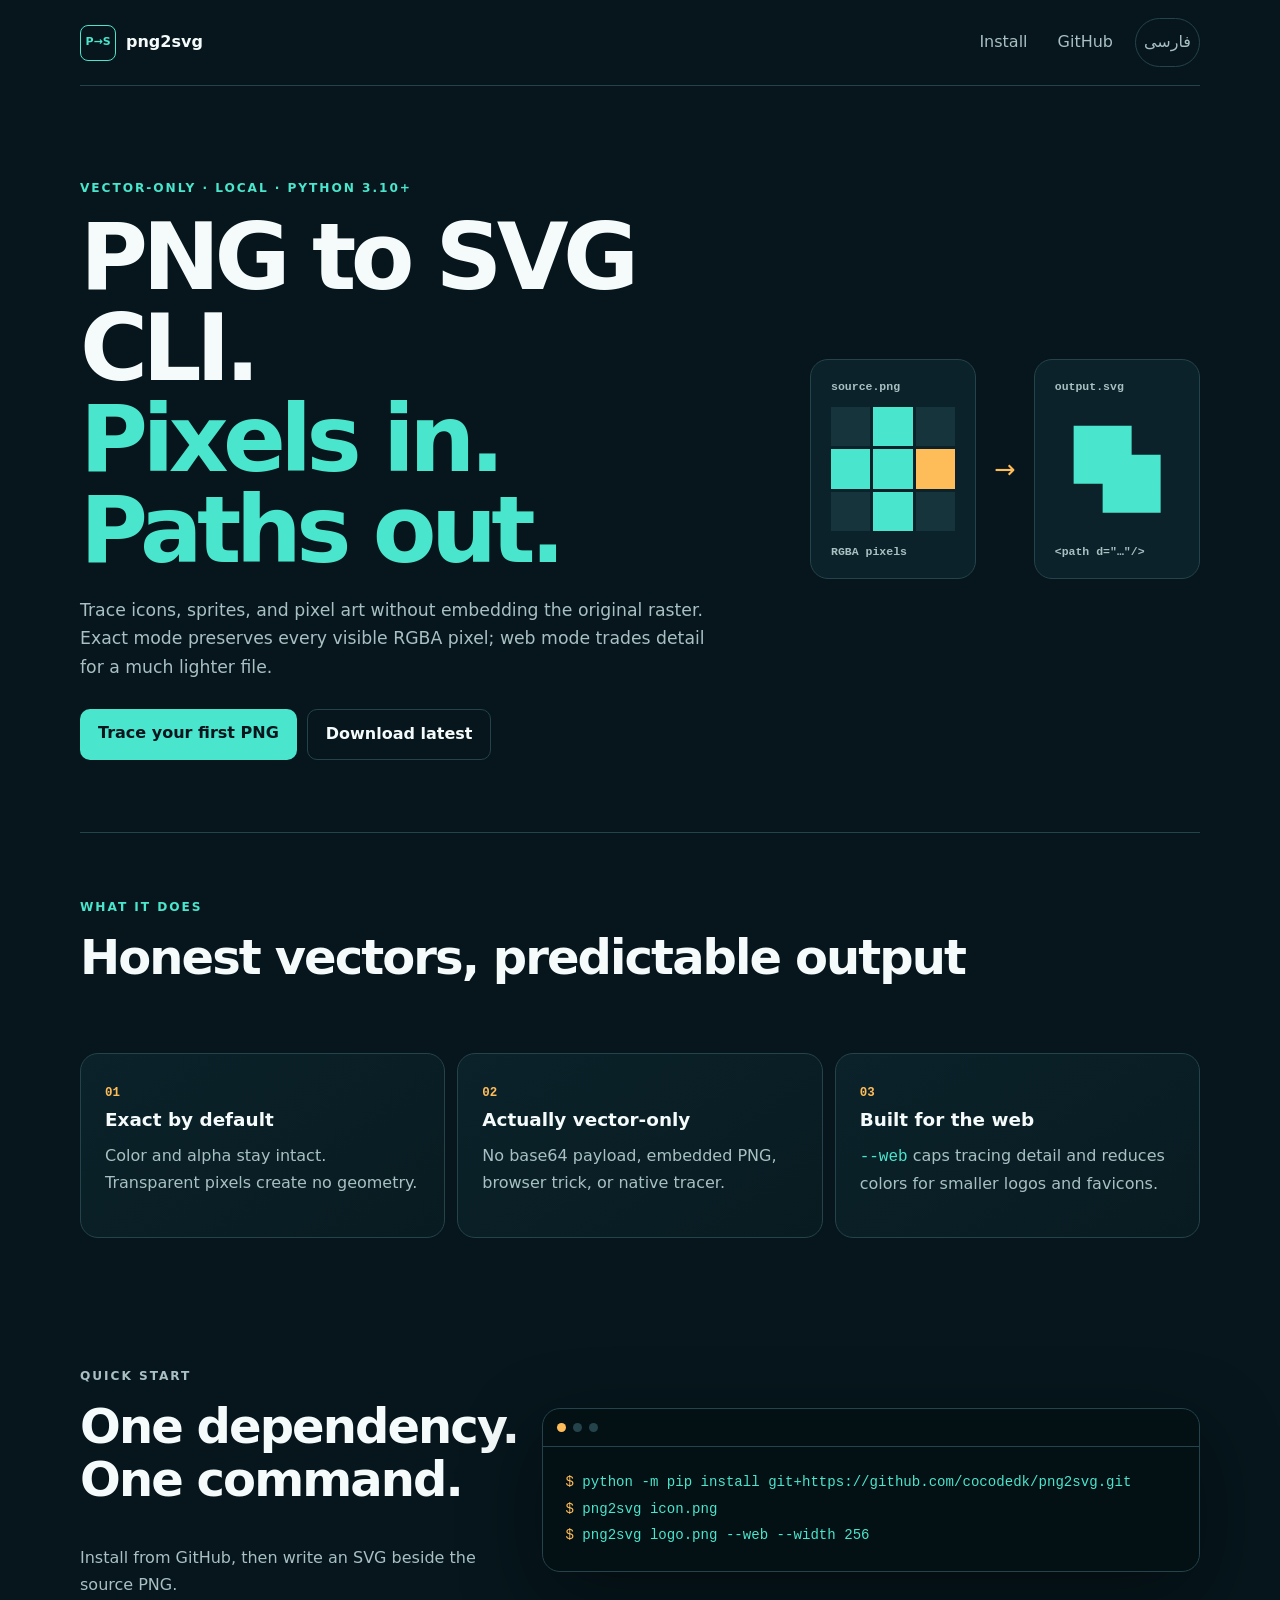
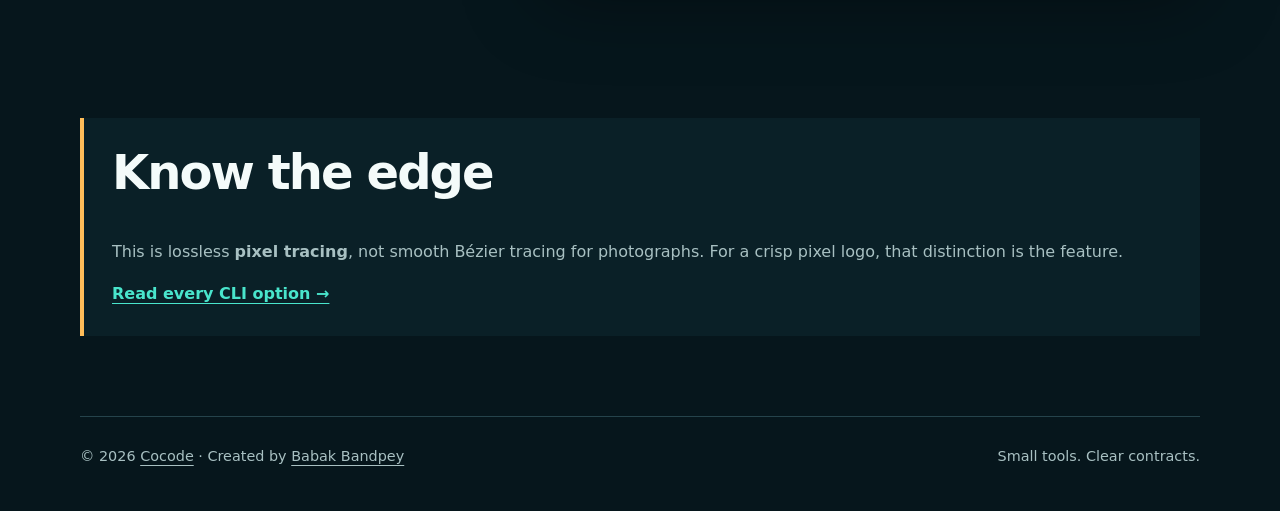
==== website/index.html @ 6e23298f "Add Pages SEO and release automation" ====
<!doctype html>
<html lang="en">
<head>
  <meta charset="utf-8">
  <meta name="viewport" content="width=device-width, initial-scale=1">
  <title>PNG to SVG CLI — Lossless Pixel Tracing Tool · png2svg</title>
  <meta name="description" content="Convert PNG pixels into vector-only SVG paths with a lossless Python CLI for icons, sprites, and pixel art. Install png2svg and trace your first image.">
  <meta name="robots" content="index, follow">
  <link rel="canonical" href="https://cocodedk.github.io/png2svg/">
  <link rel="alternate" hreflang="en" href="https://cocodedk.github.io/png2svg/">
  <link rel="alternate" hreflang="fa" href="https://cocodedk.github.io/png2svg/fa/">
  <link rel="alternate" hreflang="x-default" href="https://cocodedk.github.io/png2svg/">
  <link rel="icon" type="image/svg+xml" href="favicon.svg">
  <link rel="stylesheet" href="styles.css">
  <meta property="og:type" content="website">
  <meta property="og:site_name" content="png2svg">
  <meta property="og:title" content="png2svg — PNG pixels in, SVG paths out">
  <meta property="og:description" content="A lossless Python CLI for converting icons, sprites, and pixel art into vector-only SVG paths.">
  <meta property="og:url" content="https://cocodedk.github.io/png2svg/">
  <meta property="og:image" content="https://cocodedk.github.io/png2svg/og.png">
  <meta property="og:image:width" content="1200">
  <meta property="og:image:height" content="630">
  <meta property="og:image:alt" content="A pixel grid transforming into compact SVG path geometry">
  <meta property="og:locale" content="en_US">
  <meta property="og:locale:alternate" content="fa_IR">
  <meta name="twitter:card" content="summary_large_image">
  <meta name="twitter:title" content="png2svg — PNG pixels in, SVG paths out">
  <meta name="twitter:description" content="Lossless pixel tracing for icons, sprites, and pixel art.">
  <meta name="twitter:image" content="https://cocodedk.github.io/png2svg/og.png">
  <meta name="twitter:image:alt" content="A pixel grid transforming into compact SVG path geometry">
  <!-- SEO: primary="PNG to SVG CLI"; secondary="pixel art to SVG, icon tracing"; intent="informational, install". -->
  <script type="application/ld+json">
  {
    "@context": "https://schema.org",
    "@type": "SoftwareApplication",
    "name": "png2svg",
    "description": "A Python CLI that converts visible PNG pixels into vector-only SVG paths.",
    "url": "https://cocodedk.github.io/png2svg/",
    "downloadUrl": "https://github.com/cocodedk/png2svg/releases/latest/download/png2svg-cli-dist.zip",
    "codeRepository": "https://github.com/cocodedk/png2svg",
    "applicationCategory": "DeveloperApplication",
    "operatingSystem": "Linux, macOS, Windows",
    "inLanguage": "en",
    "offers": {"@type": "Offer", "price": "0", "priceCurrency": "USD"},
    "author": {
      "@type": "Person",
      "name": "Babak Bandpey",
      "url": "https://cocode.dk",
      "sameAs": ["https://linkedin.com/in/babakbandpey", "https://github.com/cocodedk"]
    }
  }
  </script>
</head>
<body>
  <header class="site-header">
    <a class="brand" href="./" aria-label="png2svg home"><span class="brand-mark">P→S</span>png2svg</a>
    <nav aria-label="Primary navigation">
      <a href="#install">Install</a>
      <a href="https://github.com/cocodedk/png2svg">GitHub</a>
      <a class="language" href="fa/" lang="fa" hreflang="fa">فارسی</a>
    </nav>
  </header>
  <main>
    <section class="hero">
      <div class="hero-copy">
        <p class="eyebrow">VECTOR-ONLY · LOCAL · PYTHON 3.10+</p>
        <h1>PNG to SVG CLI.<br><span>Pixels in. Paths out.</span></h1>
        <p class="lead">Trace icons, sprites, and pixel art without embedding the original raster. Exact mode preserves every visible RGBA pixel; web mode trades detail for a much lighter file.</p>
        <div class="actions">
          <a class="button primary" href="#install">Trace your first PNG</a>
          <a class="button secondary" href="https://github.com/cocodedk/png2svg/releases/latest/download/png2svg-cli-dist.zip">Download latest</a>
        </div>
      </div>
      <div class="transform" role="img" aria-label="A pixel grid becomes SVG path commands">
        <div class="pixel-card">
          <span class="label">source.png</span>
          <div class="pixels" aria-hidden="true">
            <i></i><i></i><i></i><i></i><i></i><i></i><i></i><i></i><i></i>
          </div>
          <small>RGBA pixels</small>
        </div>
        <span class="arrow" aria-hidden="true">→</span>
        <div class="path-card">
          <span class="label">output.svg</span>
          <svg viewBox="0 0 120 120" aria-hidden="true"><path d="M18 18h56v28h28v56H46V74H18z"/></svg>
          <small>&lt;path d="…"/&gt;</small>
        </div>
      </div>
    </section>
    <section class="feature-grid" aria-labelledby="why-title">
      <div class="section-heading"><p class="eyebrow">WHAT IT DOES</p><h2 id="why-title">Honest vectors, predictable output</h2></div>
      <article><b>01</b><h3>Exact by default</h3><p>Color and alpha stay intact. Transparent pixels create no geometry.</p></article>
      <article><b>02</b><h3>Actually vector-only</h3><p>No base64 payload, embedded PNG, browser trick, or native tracer.</p></article>
      <article><b>03</b><h3>Built for the web</h3><p><code>--web</code> caps tracing detail and reduces colors for smaller logos and favicons.</p></article>
    </section>
    <section class="terminal-section" id="install">
      <div><p class="eyebrow">QUICK START</p><h2>One dependency. One command.</h2><p>Install from GitHub, then write an SVG beside the source PNG.</p></div>
      <div class="terminal" aria-label="Installation commands"><div class="terminal-bar"><span></span><span></span><span></span></div><pre><code><em>$</em> python -m pip install git+https://github.com/cocodedk/png2svg.git
<em>$</em> png2svg icon.png
<em>$</em> png2svg logo.png --web --width 256</code></pre></div>
    </section>
    <section class="note">
      <h2>Know the edge</h2>
      <p>This is lossless <strong>pixel tracing</strong>, not smooth Bézier tracing for photographs. For a crisp pixel logo, that distinction is the feature.</p>
      <a href="https://github.com/cocodedk/png2svg#use">Read every CLI option →</a>
    </section>
  </main>
  <footer><p>© 2026 <a href="https://cocode.dk" target="_blank" rel="noreferrer">Cocode</a> · Created by <a href="https://linkedin.com/in/babakbandpey" target="_blank" rel="noreferrer">Babak Bandpey</a></p><p>Small tools. Clear contracts.</p></footer>
</body>
</html>
---- website/styles.css ----
:root {
  --ink: #06161c;
  --panel: #0b222a;
  --line: #25434b;
  --text: #f4fbfa;
  --muted: #a8c0c2;
  --cyan: #49e5cc;
  --amber: #ffbd59;
  --radius: 18px;
  color-scheme: dark;
  font-family: Inter, ui-sans-serif, system-ui, sans-serif;
}
* { box-sizing: border-box; }
html { scroll-behavior: smooth; }
body {
  margin: 0;
  min-width: 320px;
  background: var(--ink);
  color: var(--text);
  font-size: 16px;
  line-height: 1.65;
}
a { color: inherit; text-underline-offset: 4px; }
.site-header, main, footer { width: min(1120px, calc(100% - 32px)); margin-inline: auto; }
.site-header {
  min-height: 76px;
  display: flex;
  align-items: center;
  justify-content: space-between;
  gap: 12px;
  border-bottom: 1px solid var(--line);
}
.brand { display: flex; align-items: center; gap: 10px; font-weight: 800; text-decoration: none; }
.brand-mark {
  display: grid;
  place-items: center;
  width: 36px;
  height: 36px;
  border: 1px solid var(--cyan);
  border-radius: 8px;
  color: var(--cyan);
  font-size: 11px;
}
nav { display: flex; align-items: center; gap: 4px; }
nav a { min-height: 44px; padding: 10px 8px; color: var(--muted); text-decoration: none; }
nav a:not(.language):first-child { display: none; }
.language { border: 1px solid var(--line); border-radius: 999px; }
.hero { display: grid; gap: 42px; padding: 68px 0 72px; }
.eyebrow { margin: 0 0 14px; color: var(--cyan); font-size: .76rem; font-weight: 800; letter-spacing: .16em; text-transform: uppercase; }
h1, h2, h3, p { margin-top: 0; }
h1 { max-width: 760px; margin-bottom: 20px; font-size: clamp(2.8rem, 13vw, 5.8rem); line-height: .98; letter-spacing: -.06em; }
h1 span { color: var(--cyan); }
h2 { font-size: clamp(1.85rem, 7vw, 3rem); line-height: 1.1; letter-spacing: -.04em; }
h3 { margin-bottom: 8px; font-size: 1.15rem; }
.lead { max-width: 680px; color: var(--muted); font-size: 1.08rem; }
.actions { display: flex; flex-wrap: wrap; gap: 10px; margin-top: 28px; }
.button { min-height: 48px; padding: 11px 18px; border-radius: 10px; font-weight: 750; text-decoration: none; }
.primary { background: var(--cyan); color: var(--ink); }
.secondary { border: 1px solid var(--line); }
.transform { display: grid; grid-template-columns: 1fr auto 1fr; align-items: center; gap: 10px; }
.pixel-card, .path-card { min-width: 0; padding: 14px; border: 1px solid var(--line); border-radius: var(--radius); background: var(--panel); }
.label, small { display: block; color: var(--muted); font: 600 .72rem ui-monospace, monospace; }
.pixels { display: grid; grid-template-columns: repeat(3, 1fr); aspect-ratio: 1; margin: 14px 0; gap: 3px; }
.pixels i { background: #16343c; }
.pixels i:nth-child(2), .pixels i:nth-child(4), .pixels i:nth-child(5), .pixels i:nth-child(8) { background: var(--cyan); }
.pixels i:nth-child(6) { background: var(--amber); }
.path-card svg { display: block; width: 100%; margin: 14px 0; fill: var(--cyan); }
.arrow { color: var(--amber); font-size: 1.6rem; }
.feature-grid { display: grid; gap: 12px; padding: 64px 0; border-top: 1px solid var(--line); }
.section-heading { margin-bottom: 18px; }
.feature-grid article { padding: 24px; border: 1px solid var(--line); border-radius: var(--radius); background: linear-gradient(145deg, #0b222a, #081b21); }
.feature-grid article b { color: var(--amber); font: 700 .78rem ui-monospace, monospace; }
.feature-grid article p, .terminal-section p, .note p { color: var(--muted); }
code, pre { font-family: ui-monospace, SFMono-Regular, Consolas, monospace; }
code { color: var(--cyan); }
.terminal-section { display: grid; gap: 24px; padding: 64px 0; }
.terminal { max-width: 100%; overflow: hidden; border: 1px solid var(--line); border-radius: var(--radius); background: #031014; box-shadow: 0 26px 80px #0006; }
.terminal-bar { display: flex; gap: 7px; padding: 14px; border-bottom: 1px solid var(--line); }
.terminal-bar span { width: 9px; height: 9px; border-radius: 50%; background: var(--line); }
.terminal-bar span:first-child { background: var(--amber); }
pre { margin: 0; padding: 22px; overflow-x: auto; color: var(--text); font-size: .8rem; line-height: 1.9; direction: ltr; text-align: left; }
pre em { color: var(--amber); font-style: normal; }
.note { margin: 40px 0 80px; padding: 28px; border-inline-start: 4px solid var(--amber); background: #0a2027; }
.note a { color: var(--cyan); font-weight: 700; }
footer { display: flex; flex-direction: column; padding: 28px 0 40px; border-top: 1px solid var(--line); color: var(--muted); font-size: .9rem; }
footer p { margin-bottom: 4px; }
[dir="rtl"] body { font-family: Vazirmatn, Tahoma, sans-serif; }
[dir="rtl"] .eyebrow { letter-spacing: 0; }
[dir="rtl"] h1 { font-size: clamp(2.4rem, 10.5vw, 5rem); letter-spacing: -.025em; }
[dir="rtl"] h2 { letter-spacing: -.025em; }
[dir="rtl"] .arrow { transform: rotate(180deg); }
@media (min-width: 640px) {
  .site-header, main, footer { width: min(1120px, calc(100% - 64px)); }
  nav { gap: 14px; }
  nav a:not(.language):first-child { display: block; }
  .hero { padding-top: 92px; }
  .feature-grid { grid-template-columns: repeat(3, 1fr); }
  .section-heading { grid-column: 1 / -1; }
  footer { flex-direction: row; justify-content: space-between; }
}
@media (min-width: 768px) {
  .hero { grid-template-columns: 1.25fr .75fr; align-items: center; min-height: 690px; }
  .terminal-section { grid-template-columns: .8fr 1.2fr; align-items: center; }
  pre { font-size: .88rem; }
}
@media (min-width: 1024px) {
  .site-header { min-height: 86px; }
  .hero { gap: 80px; }
  .transform { gap: 18px; }
  .pixel-card, .path-card { padding: 20px; }
}
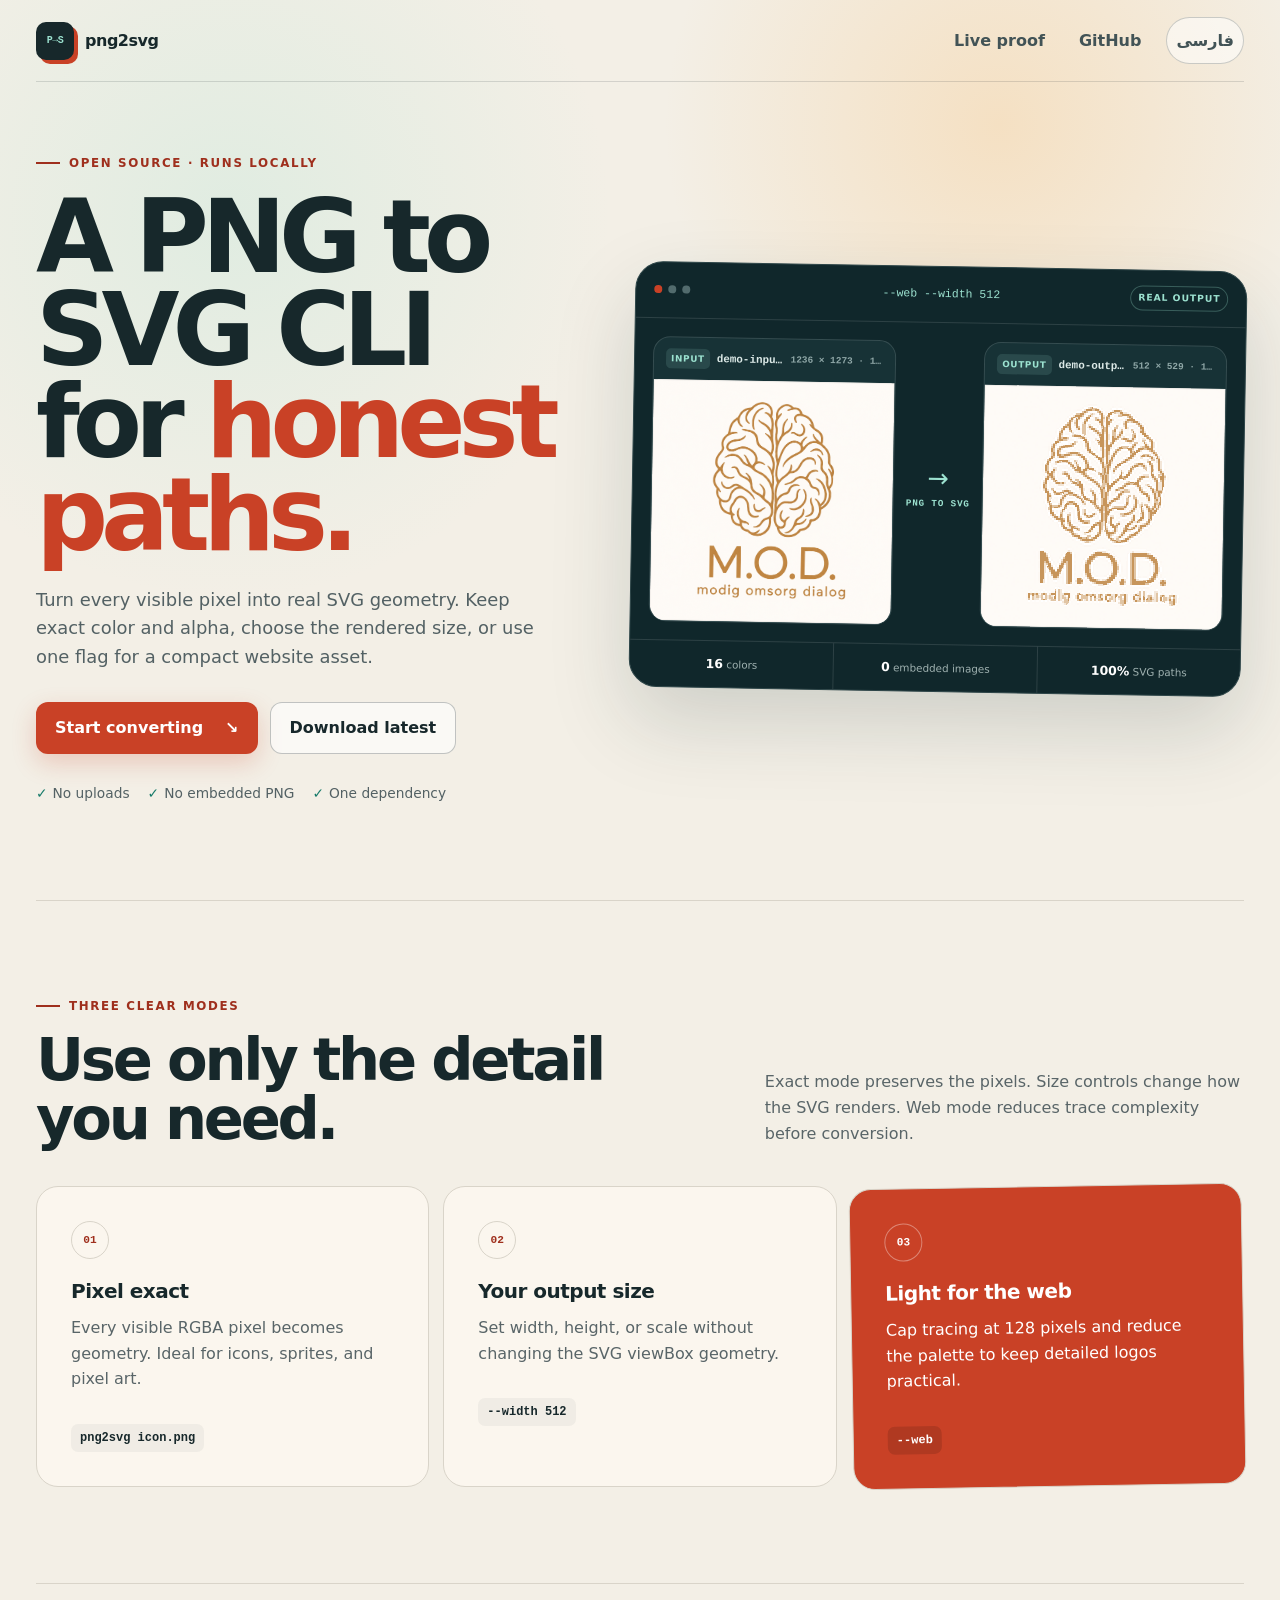
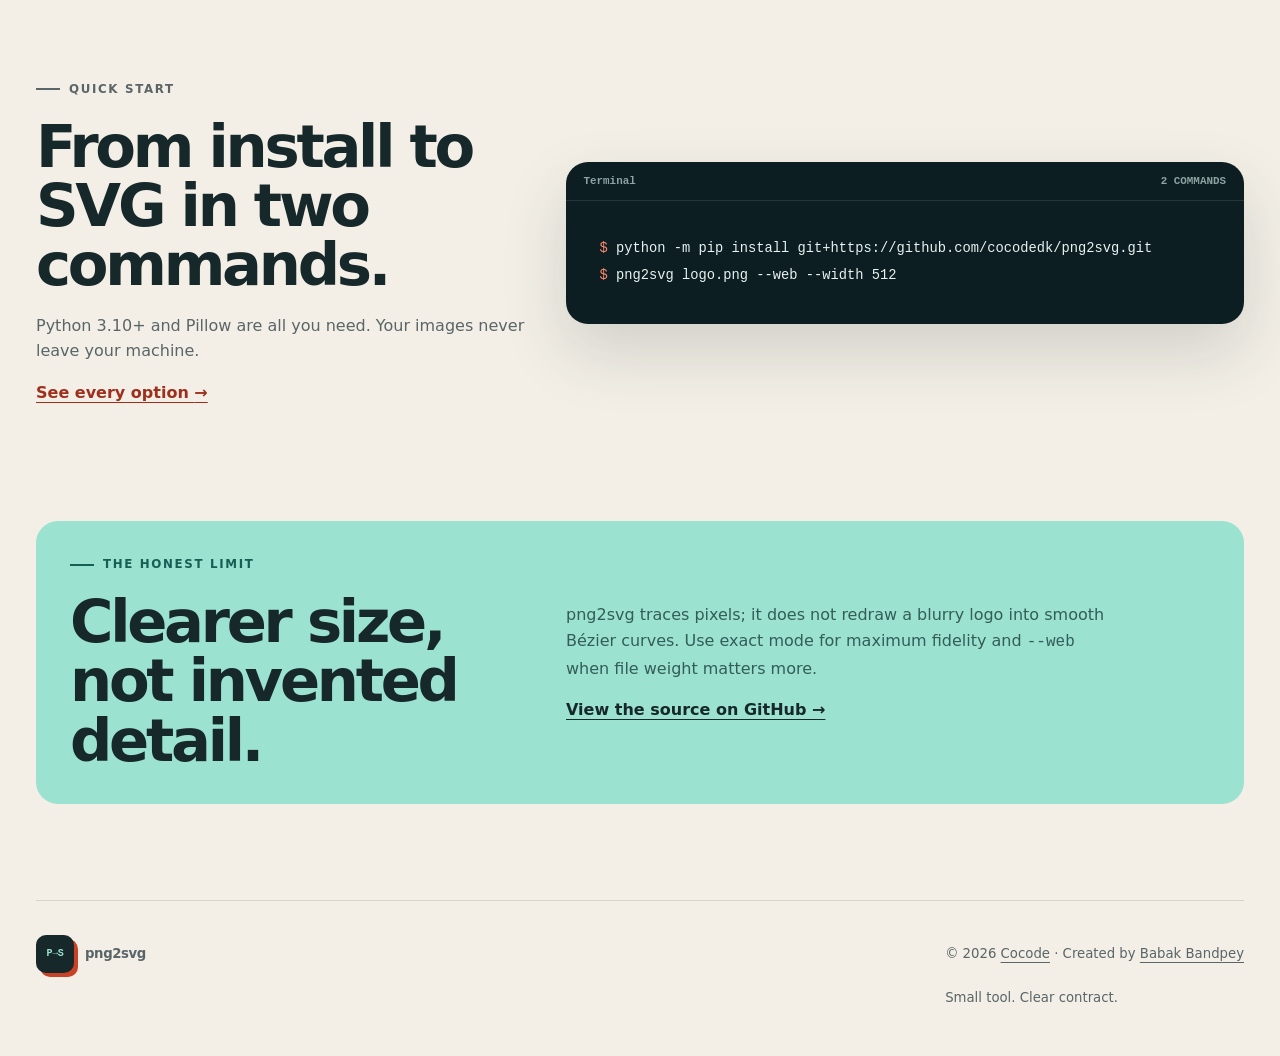
==== commit c7fea941: "Redesign bilingual Pages with real conversion demo" ====
--- a/website/index.html
+++ b/website/index.html
@@ -53,58 +53,58 @@
 </head>
 <body>
   <header class="site-header">
-    <a class="brand" href="./" aria-label="png2svg home"><span class="brand-mark">P→S</span>png2svg</a>
+    <a class="brand" href="./" aria-label="png2svg home"><span class="brand-mark" aria-hidden="true">P→S</span><span>png2svg</span></a>
     <nav aria-label="Primary navigation">
-      <a href="#install">Install</a>
+      <a href="#proof">Live proof</a>
       <a href="https://github.com/cocodedk/png2svg">GitHub</a>
       <a class="language" href="fa/" lang="fa" hreflang="fa">فارسی</a>
     </nav>
   </header>
   <main>
-    <section class="hero">
+    <section class="hero" id="proof">
       <div class="hero-copy">
-        <p class="eyebrow">VECTOR-ONLY · LOCAL · PYTHON 3.10+</p>
-        <h1>PNG to SVG CLI.<br><span>Pixels in. Paths out.</span></h1>
-        <p class="lead">Trace icons, sprites, and pixel art without embedding the original raster. Exact mode preserves every visible RGBA pixel; web mode trades detail for a much lighter file.</p>
+        <p class="eyebrow"><span></span>OPEN SOURCE · RUNS LOCALLY</p>
+        <h1>A PNG to SVG CLI for <em>honest paths.</em></h1>
+        <p class="lead">Turn every visible pixel into real SVG geometry. Keep exact color and alpha, choose the rendered size, or use one flag for a compact website asset.</p>
         <div class="actions">
-          <a class="button primary" href="#install">Trace your first PNG</a>
+          <a class="button primary" href="#install">Start converting <span aria-hidden="true">↘</span></a>
           <a class="button secondary" href="https://github.com/cocodedk/png2svg/releases/latest/download/png2svg-cli-dist.zip">Download latest</a>
         </div>
+        <ul class="trust" aria-label="Product properties">
+          <li><span>✓</span>No uploads</li><li><span>✓</span>No embedded PNG</li><li><span>✓</span>One dependency</li>
+        </ul>
       </div>
-      <div class="transform" role="img" aria-label="A pixel grid becomes SVG path commands">
-        <div class="pixel-card">
-          <span class="label">source.png</span>
-          <div class="pixels" aria-hidden="true">
-            <i></i><i></i><i></i><i></i><i></i><i></i><i></i><i></i><i></i>
-          </div>
-          <small>RGBA pixels</small>
+      <div class="demo-shell">
+        <div class="demo-bar"><span class="window-dots" aria-hidden="true"><i></i><i></i><i></i></span><code class="cli-token">--web --width 512</code><span class="real-badge">REAL OUTPUT</span></div>
+        <div class="comparison" dir="ltr">
+          <figure class="asset-card">
+            <figcaption><span><b class="proof-number">INPUT</b><strong>demo-input.png</strong></span><small>1236 × 1273 · 1.1 MB</small></figcaption>
+            <div class="artboard"><img src="demo-input.png" width="1236" height="1273" alt="Original gold M.O.D. brain logo in PNG format"></div>
+          </figure>
+          <div class="flow" aria-label="converts to"><span>→</span><small>PNG TO SVG</small></div>
+          <figure class="asset-card output-card">
+            <figcaption><span><b class="proof-number">OUTPUT</b><strong>demo-output.svg</strong></span><small>512 × 529 · 135 KB</small></figcaption>
+            <div class="artboard"><img src="demo-output.svg" width="512" height="529" alt="The same gold M.O.D. brain logo as vector-only SVG paths"></div>
+          </figure>
         </div>
-        <span class="arrow" aria-hidden="true">→</span>
-        <div class="path-card">
-          <span class="label">output.svg</span>
-          <svg viewBox="0 0 120 120" aria-hidden="true"><path d="M18 18h56v28h28v56H46V74H18z"/></svg>
-          <small>&lt;path d="…"/&gt;</small>
-        </div>
+        <div class="proof-strip"><span><b class="proof-number">16</b> colors</span><span><b class="proof-number">0</b> embedded images</span><span><b class="proof-number">100%</b> SVG paths</span></div>
       </div>
     </section>
-    <section class="feature-grid" aria-labelledby="why-title">
-      <div class="section-heading"><p class="eyebrow">WHAT IT DOES</p><h2 id="why-title">Honest vectors, predictable output</h2></div>
-      <article><b>01</b><h3>Exact by default</h3><p>Color and alpha stay intact. Transparent pixels create no geometry.</p></article>
-      <article><b>02</b><h3>Actually vector-only</h3><p>No base64 payload, embedded PNG, browser trick, or native tracer.</p></article>
-      <article><b>03</b><h3>Built for the web</h3><p><code>--web</code> caps tracing detail and reduces colors for smaller logos and favicons.</p></article>
+    <section class="feature-section" aria-labelledby="why-title">
+      <div class="section-intro"><p class="eyebrow"><span></span>THREE CLEAR MODES</p><h2 id="why-title">Use only the detail you need.</h2><p>Exact mode preserves the pixels. Size controls change how the SVG renders. Web mode reduces trace complexity before conversion.</p></div>
+      <div class="feature-grid">
+        <article><span class="feature-icon">01</span><h3>Pixel exact</h3><p>Every visible RGBA pixel becomes geometry. Ideal for icons, sprites, and pixel art.</p><code class="cli-token">png2svg icon.png</code></article>
+        <article><span class="feature-icon">02</span><h3>Your output size</h3><p>Set width, height, or scale without changing the SVG viewBox geometry.</p><code class="cli-token">--width 512</code></article>
+        <article class="accent-card"><span class="feature-icon">03</span><h3>Light for the web</h3><p>Cap tracing at 128 pixels and reduce the palette to keep detailed logos practical.</p><code class="cli-token">--web</code></article>
+      </div>
     </section>
     <section class="terminal-section" id="install">
-      <div><p class="eyebrow">QUICK START</p><h2>One dependency. One command.</h2><p>Install from GitHub, then write an SVG beside the source PNG.</p></div>
-      <div class="terminal" aria-label="Installation commands"><div class="terminal-bar"><span></span><span></span><span></span></div><pre><code><em>$</em> python -m pip install git+https://github.com/cocodedk/png2svg.git
-<em>$</em> png2svg icon.png
-<em>$</em> png2svg logo.png --web --width 256</code></pre></div>
+      <div class="terminal-copy"><p class="eyebrow"><span></span>QUICK START</p><h2>From install to SVG in two commands.</h2><p>Python 3.10+ and Pillow are all you need. Your images never leave your machine.</p><a href="https://github.com/cocodedk/png2svg#use">See every option <span aria-hidden="true">→</span></a></div>
+      <div class="terminal" aria-label="Installation commands"><div class="terminal-bar"><span>Terminal</span><span>2 COMMANDS</span></div><pre><code class="cli-token"><em>$</em> python -m pip install git+https://github.com/cocodedk/png2svg.git
+<em>$</em> png2svg logo.png --web --width 512</code></pre></div>
     </section>
-    <section class="note">
-      <h2>Know the edge</h2>
-      <p>This is lossless <strong>pixel tracing</strong>, not smooth Bézier tracing for photographs. For a crisp pixel logo, that distinction is the feature.</p>
-      <a href="https://github.com/cocodedk/png2svg#use">Read every CLI option →</a>
-    </section>
+    <section class="note"><div><p class="eyebrow"><span></span>THE HONEST LIMIT</p><h2>Clearer size, not invented detail.</h2></div><div><p>png2svg traces pixels; it does not redraw a blurry logo into smooth Bézier curves. Use exact mode for maximum fidelity and <code class="cli-token">--web</code> when file weight matters more.</p><a href="https://github.com/cocodedk/png2svg">View the source on GitHub →</a></div></section>
   </main>
-  <footer><p>© 2026 <a href="https://cocode.dk" target="_blank" rel="noreferrer">Cocode</a> · Created by <a href="https://linkedin.com/in/babakbandpey" target="_blank" rel="noreferrer">Babak Bandpey</a></p><p>Small tools. Clear contracts.</p></footer>
+  <footer class="page-footer"><a class="brand" href="./"><span class="brand-mark" aria-hidden="true">P→S</span><span>png2svg</span></a><p>© 2026 <a href="https://cocode.dk" target="_blank" rel="noreferrer">Cocode</a> · Created by <a href="https://linkedin.com/in/babakbandpey" target="_blank" rel="noreferrer">Babak Bandpey</a></p><p class="footer-tagline">Small tool. Clear contract.</p></footer>
 </body>
 </html>
--- a/website/styles.css
+++ b/website/styles.css
@@ -1,111 +1,133 @@
 :root {
-  --ink: #06161c;
-  --panel: #0b222a;
-  --line: #25434b;
-  --text: #f4fbfa;
-  --muted: #a8c0c2;
-  --cyan: #49e5cc;
-  --amber: #ffbd59;
-  --radius: 18px;
-  color-scheme: dark;
+  --paper: #f3efe6;
+  --paper-strong: #fffdf8;
+  --ink: #17282b;
+  --muted: #596568;
+  --line: #d9d4c9;
+  --coral: #c94126;
+  --coral-dark: #9f2f1d;
+  --on-coral: #ffffff;
+  --note-ink: #155f54;
+  --mint: #9ce2d0;
+  --deep: #10272b;
+  --radius: 22px;
+  color-scheme: light;
   font-family: Inter, ui-sans-serif, system-ui, sans-serif;
 }
 * { box-sizing: border-box; }
 html { scroll-behavior: smooth; }
-body {
-  margin: 0;
-  min-width: 320px;
-  background: var(--ink);
-  color: var(--text);
-  font-size: 16px;
-  line-height: 1.65;
-}
+body { margin: 0; min-width: 320px; background: var(--paper); color: var(--ink); font-size: 16px; line-height: 1.6; }
+body::before { position: absolute; inset: 0 0 auto; height: 780px; background: radial-gradient(circle at 78% 16%, #f9bf744f, transparent 28%), radial-gradient(circle at 18% 28%, #9ce2d038, transparent 32%); content: ""; pointer-events: none; }
 a { color: inherit; text-underline-offset: 4px; }
-.site-header, main, footer { width: min(1120px, calc(100% - 32px)); margin-inline: auto; }
-.site-header {
-  min-height: 76px;
-  display: flex;
-  align-items: center;
-  justify-content: space-between;
-  gap: 12px;
-  border-bottom: 1px solid var(--line);
-}
-.brand { display: flex; align-items: center; gap: 10px; font-weight: 800; text-decoration: none; }
-.brand-mark {
-  display: grid;
-  place-items: center;
-  width: 36px;
-  height: 36px;
-  border: 1px solid var(--cyan);
-  border-radius: 8px;
-  color: var(--cyan);
-  font-size: 11px;
-}
-nav { display: flex; align-items: center; gap: 4px; }
-nav a { min-height: 44px; padding: 10px 8px; color: var(--muted); text-decoration: none; }
+.site-header, main, footer { position: relative; width: min(1240px, calc(100% - 36px)); margin-inline: auto; }
+.site-header { z-index: 2; min-height: 82px; display: flex; align-items: center; justify-content: space-between; gap: 16px; border-bottom: 1px solid #17282b25; }
+.brand { display: inline-flex; align-items: center; gap: 11px; font-weight: 850; letter-spacing: -.03em; text-decoration: none; }
+.brand-mark { display: grid; place-items: center; width: 38px; height: 38px; border-radius: 10px; background: var(--ink); color: var(--mint); font: 800 10px ui-monospace, monospace; box-shadow: 4px 4px 0 var(--coral); }
+nav { display: flex; align-items: center; gap: 8px; }
+nav a { min-height: 44px; padding: 10px 9px; color: #425356; font-weight: 650; text-decoration: none; }
 nav a:not(.language):first-child { display: none; }
-.language { border: 1px solid var(--line); border-radius: 999px; }
-.hero { display: grid; gap: 42px; padding: 68px 0 72px; }
-.eyebrow { margin: 0 0 14px; color: var(--cyan); font-size: .76rem; font-weight: 800; letter-spacing: .16em; text-transform: uppercase; }
+.language { border: 1px solid #17282b36; border-radius: 999px; background: #fff8; }
+.hero { display: grid; gap: 48px; padding: 72px 0 96px; }
+.hero-copy { align-self: center; }
+.eyebrow { display: flex; align-items: center; gap: 9px; margin: 0 0 18px; color: var(--coral-dark); font-size: .74rem; font-weight: 850; letter-spacing: .14em; text-transform: uppercase; }
+.eyebrow > span { width: 24px; height: 2px; background: currentColor; }
 h1, h2, h3, p { margin-top: 0; }
-h1 { max-width: 760px; margin-bottom: 20px; font-size: clamp(2.8rem, 13vw, 5.8rem); line-height: .98; letter-spacing: -.06em; }
-h1 span { color: var(--cyan); }
-h2 { font-size: clamp(1.85rem, 7vw, 3rem); line-height: 1.1; letter-spacing: -.04em; }
-h3 { margin-bottom: 8px; font-size: 1.15rem; }
-.lead { max-width: 680px; color: var(--muted); font-size: 1.08rem; }
-.actions { display: flex; flex-wrap: wrap; gap: 10px; margin-top: 28px; }
-.button { min-height: 48px; padding: 11px 18px; border-radius: 10px; font-weight: 750; text-decoration: none; }
-.primary { background: var(--cyan); color: var(--ink); }
-.secondary { border: 1px solid var(--line); }
-.transform { display: grid; grid-template-columns: 1fr auto 1fr; align-items: center; gap: 10px; }
-.pixel-card, .path-card { min-width: 0; padding: 14px; border: 1px solid var(--line); border-radius: var(--radius); background: var(--panel); }
-.label, small { display: block; color: var(--muted); font: 600 .72rem ui-monospace, monospace; }
-.pixels { display: grid; grid-template-columns: repeat(3, 1fr); aspect-ratio: 1; margin: 14px 0; gap: 3px; }
-.pixels i { background: #16343c; }
-.pixels i:nth-child(2), .pixels i:nth-child(4), .pixels i:nth-child(5), .pixels i:nth-child(8) { background: var(--cyan); }
-.pixels i:nth-child(6) { background: var(--amber); }
-.path-card svg { display: block; width: 100%; margin: 14px 0; fill: var(--cyan); }
-.arrow { color: var(--amber); font-size: 1.6rem; }
-.feature-grid { display: grid; gap: 12px; padding: 64px 0; border-top: 1px solid var(--line); }
-.section-heading { margin-bottom: 18px; }
-.feature-grid article { padding: 24px; border: 1px solid var(--line); border-radius: var(--radius); background: linear-gradient(145deg, #0b222a, #081b21); }
-.feature-grid article b { color: var(--amber); font: 700 .78rem ui-monospace, monospace; }
-.feature-grid article p, .terminal-section p, .note p { color: var(--muted); }
-code, pre { font-family: ui-monospace, SFMono-Regular, Consolas, monospace; }
-code { color: var(--cyan); }
-.terminal-section { display: grid; gap: 24px; padding: 64px 0; }
-.terminal { max-width: 100%; overflow: hidden; border: 1px solid var(--line); border-radius: var(--radius); background: #031014; box-shadow: 0 26px 80px #0006; }
-.terminal-bar { display: flex; gap: 7px; padding: 14px; border-bottom: 1px solid var(--line); }
-.terminal-bar span { width: 9px; height: 9px; border-radius: 50%; background: var(--line); }
-.terminal-bar span:first-child { background: var(--amber); }
-pre { margin: 0; padding: 22px; overflow-x: auto; color: var(--text); font-size: .8rem; line-height: 1.9; direction: ltr; text-align: left; }
-pre em { color: var(--amber); font-style: normal; }
-.note { margin: 40px 0 80px; padding: 28px; border-inline-start: 4px solid var(--amber); background: #0a2027; }
-.note a { color: var(--cyan); font-weight: 700; }
-footer { display: flex; flex-direction: column; padding: 28px 0 40px; border-top: 1px solid var(--line); color: var(--muted); font-size: .9rem; }
-footer p { margin-bottom: 4px; }
+h1 { max-width: 720px; margin-bottom: 24px; font-size: clamp(3.2rem, 12vw, 6.3rem); line-height: .92; letter-spacing: -.07em; }
+h1 em { color: var(--coral); font-style: normal; }
+h2 { margin-bottom: 18px; font-size: clamp(2rem, 7vw, 3.7rem); line-height: 1; letter-spacing: -.055em; }
+h3 { margin: 16px 0 8px; font-size: 1.25rem; letter-spacing: -.025em; }
+.lead { max-width: 670px; color: #536164; font-size: 1.12rem; }
+.actions { display: flex; flex-wrap: wrap; gap: 12px; margin-top: 30px; }
+.button { display: inline-flex; min-height: 52px; align-items: center; gap: 22px; padding: 12px 19px; border-radius: 12px; font-weight: 800; text-decoration: none; }
+.primary { background: var(--coral); color: var(--on-coral); box-shadow: 0 9px 24px #c9412638; }
+.primary:hover { background: var(--coral-dark); }
+.secondary { border: 1px solid #17282b42; background: #fff9; }
+.trust { display: flex; flex-wrap: wrap; gap: 9px 18px; margin: 28px 0 0; padding: 0; color: #536164; font-size: .86rem; list-style: none; }
+.trust span { margin-inline-end: 5px; color: #167a69; font-weight: 900; }
+.demo-shell { overflow: hidden; border: 1px solid #2d4548; border-radius: 28px; background: var(--deep); color: white; box-shadow: 0 34px 80px #2035382b; }
+.demo-bar { display: grid; grid-template-columns: 1fr auto 1fr; align-items: center; gap: 10px; padding: 15px 18px; border-bottom: 1px solid #ffffff1f; color: #b8c9c7; }
+.demo-bar code { color: var(--mint); font-size: .72rem; }
+.window-dots { display: flex; gap: 6px; }
+.window-dots i { width: 8px; height: 8px; border-radius: 50%; background: #526b6d; }
+.window-dots i:first-child { background: var(--coral); }
+.real-badge { justify-self: end; padding: 4px 7px; border: 1px solid #9ce2d04a; border-radius: 999px; color: var(--mint); font-size: .58rem; font-weight: 850; letter-spacing: .1em; }
+.comparison { display: grid; gap: 12px; padding: 18px; }
+.asset-card { min-width: 0; margin: 0; overflow: hidden; border: 1px solid #ffffff21; border-radius: 17px; background: #173236; }
+.asset-card figcaption { display: flex; align-items: center; justify-content: space-between; gap: 8px; padding: 11px 12px; }
+.asset-card figcaption span { display: flex; min-width: 0; align-items: center; gap: 7px; }
+.asset-card figcaption b { padding: 3px 5px; border-radius: 5px; background: #9ce2d022; color: var(--mint); font-size: .55rem; letter-spacing: .08em; }
+.asset-card strong, .asset-card small { overflow: hidden; color: #dce9e7; font: 650 .68rem ui-monospace, monospace; text-overflow: ellipsis; white-space: nowrap; }
+.asset-card small { color: #8fa7a7; font-size: .59rem; }
+.artboard { position: relative; aspect-ratio: 1; overflow: hidden; background: #fefaf6; }
+.artboard::after { position: absolute; inset: 0; border: 1px solid #0000000d; content: ""; pointer-events: none; }
+.artboard img { display: block; width: 100%; height: 100%; object-fit: contain; }
+.flow { display: flex; align-items: center; justify-content: center; gap: 9px; color: var(--mint); }
+.flow span { font-size: 1.6rem; }
+.flow small { font: 800 .58rem ui-monospace, monospace; letter-spacing: .09em; }
+.proof-strip { display: grid; grid-template-columns: repeat(3, 1fr); border-top: 1px solid #ffffff1f; }
+.proof-strip span { padding: 13px 6px; color: #9fb1b0; font-size: .65rem; text-align: center; }
+.proof-strip span + span { border-inline-start: 1px solid #ffffff1f; }
+.proof-strip .proof-number { color: white; font-size: .78rem; }
+.feature-section { padding: 96px 0; border-top: 1px solid var(--line); }
+.section-intro { display: grid; gap: 10px; margin-bottom: 38px; }
+.section-intro .eyebrow { margin-bottom: 4px; }
+.section-intro h2 { max-width: 690px; margin-bottom: 0; }
+.section-intro > p:last-child { max-width: 610px; color: var(--muted); }
+.feature-grid { display: grid; gap: 14px; }
+.feature-grid article { --card-copy: var(--muted); --card-code-bg: #17282b0c; --card-code-ink: var(--ink); --icon-border: var(--line); --icon-ink: var(--coral-dark); min-height: 285px; padding: 28px; border: 1px solid var(--line); border-radius: var(--radius); background: #fffaf2b8; }
+.feature-grid article p { color: var(--card-copy); }
+.feature-grid article code { display: inline-block; margin-top: 16px; padding: 7px 9px; border-radius: 7px; background: var(--card-code-bg); color: var(--card-code-ink); font: 700 .75rem ui-monospace, monospace; }
+.feature-icon { display: grid; width: 38px; height: 38px; place-items: center; border: 1px solid var(--icon-border); border-radius: 50%; color: var(--icon-ink); font: 850 .7rem ui-monospace, monospace; }
+.feature-grid .accent-card { --card-copy: var(--on-coral); --card-code-bg: #00000020; --card-code-ink: var(--on-coral); --icon-border: #ffffff5c; --icon-ink: white; background: var(--coral); color: var(--on-coral); transform: rotate(-1deg); }
+.terminal-section { display: grid; gap: 28px; padding: 96px 0; border-top: 1px solid var(--line); }
+.terminal-copy p { max-width: 500px; color: var(--muted); }
+.terminal-copy a, .note a { color: var(--coral-dark); font-weight: 800; }
+.terminal { overflow: hidden; border-radius: var(--radius); background: #0c1e21; color: #e8f2f0; box-shadow: 0 28px 65px #24343629; }
+.terminal-bar { display: flex; align-items: center; justify-content: space-between; padding: 13px 18px; border-bottom: 1px solid #ffffff1c; color: #8ea3a2; font: 700 .68rem ui-monospace, monospace; }
+.terminal-bar button { border: 0; background: transparent; color: #66807e; font: inherit; }
+pre { margin: 0; padding: 25px 20px; overflow-x: auto; font: .78rem/2 ui-monospace, SFMono-Regular, Consolas, monospace; direction: ltr; text-align: left; }
+pre em { color: #ff886e; font-style: normal; }
+.cli-token { direction: ltr; unicode-bidi: isolate; }
+.note { display: grid; gap: 20px; margin: 20px 0 96px; padding: 34px; border-radius: var(--radius); background: var(--mint); }
+.note .eyebrow { color: var(--note-ink); }
+.note h2 { margin-bottom: 0; }
+.note p { max-width: 540px; color: #335d58; }
+.note a { color: var(--ink); }
+footer { display: grid; gap: 14px; align-items: center; padding: 34px 0 48px; border-top: 1px solid var(--line); color: var(--muted); font-size: .83rem; }
+footer p { margin-bottom: 0; }
 [dir="rtl"] body { font-family: Vazirmatn, Tahoma, sans-serif; }
 [dir="rtl"] .eyebrow { letter-spacing: 0; }
-[dir="rtl"] h1 { font-size: clamp(2.4rem, 10.5vw, 5rem); letter-spacing: -.025em; }
-[dir="rtl"] h2 { letter-spacing: -.025em; }
-[dir="rtl"] .arrow { transform: rotate(180deg); }
+[dir="rtl"] h1 { max-width: 760px; font-size: clamp(2.9rem, 10vw, 5.7rem); letter-spacing: -.045em; }
+[dir="rtl"] h2 { letter-spacing: -.035em; }
+[dir="rtl"] .feature-grid .accent-card { transform: rotate(1deg); }
 @media (min-width: 640px) {
-  .site-header, main, footer { width: min(1120px, calc(100% - 64px)); }
-  nav { gap: 14px; }
+  .site-header, main, footer { width: min(1240px, calc(100% - 72px)); }
+  nav { gap: 16px; }
   nav a:not(.language):first-child { display: block; }
-  .hero { padding-top: 92px; }
+  .comparison { grid-template-columns: 1fr auto 1fr; align-items: center; }
+  .flow { flex-direction: column; gap: 0; }
   .feature-grid { grid-template-columns: repeat(3, 1fr); }
-  .section-heading { grid-column: 1 / -1; }
-  footer { flex-direction: row; justify-content: space-between; }
+  footer { grid-template-columns: 1fr auto; }
+  .page-footer .footer-tagline:last-child { grid-column: 2; }
 }
-@media (min-width: 768px) {
-  .hero { grid-template-columns: 1.25fr .75fr; align-items: center; min-height: 690px; }
-  .terminal-section { grid-template-columns: .8fr 1.2fr; align-items: center; }
-  pre { font-size: .88rem; }
+@media (min-width: 820px) {
+  .hero { grid-template-columns: minmax(0, .92fr) minmax(470px, 1.08fr); align-items: center; min-height: 760px; }
+  .terminal-section, .note { grid-template-columns: .85fr 1.15fr; align-items: center; }
+  .section-intro { grid-template-columns: 1.2fr .8fr; align-items: end; }
+  .section-intro .eyebrow { grid-column: 1 / -1; }
+  .section-intro > p:last-child { margin-bottom: 2px; }
 }
-@media (min-width: 1024px) {
-  .site-header { min-height: 86px; }
-  .hero { gap: 80px; }
-  .transform { gap: 18px; }
-  .pixel-card, .path-card { padding: 20px; }
+@media (min-width: 1100px) {
+  .hero { gap: 74px; }
+  .demo-shell { transform: rotate(1deg); }
+  .feature-grid article { padding: 34px; }
+  pre { padding: 34px; font-size: .86rem; }
 }
+@media (max-width: 639px) {
+  .comparison { padding: 14px; }
+  .flow { padding: 2px 0; }
+  .flow span { transform: rotate(90deg); }
+  .asset-card { max-width: 300px; width: 100%; margin-inline: auto; }
+  .proof-strip span { display: grid; }
+  .feature-grid article { min-height: 0; }
+}
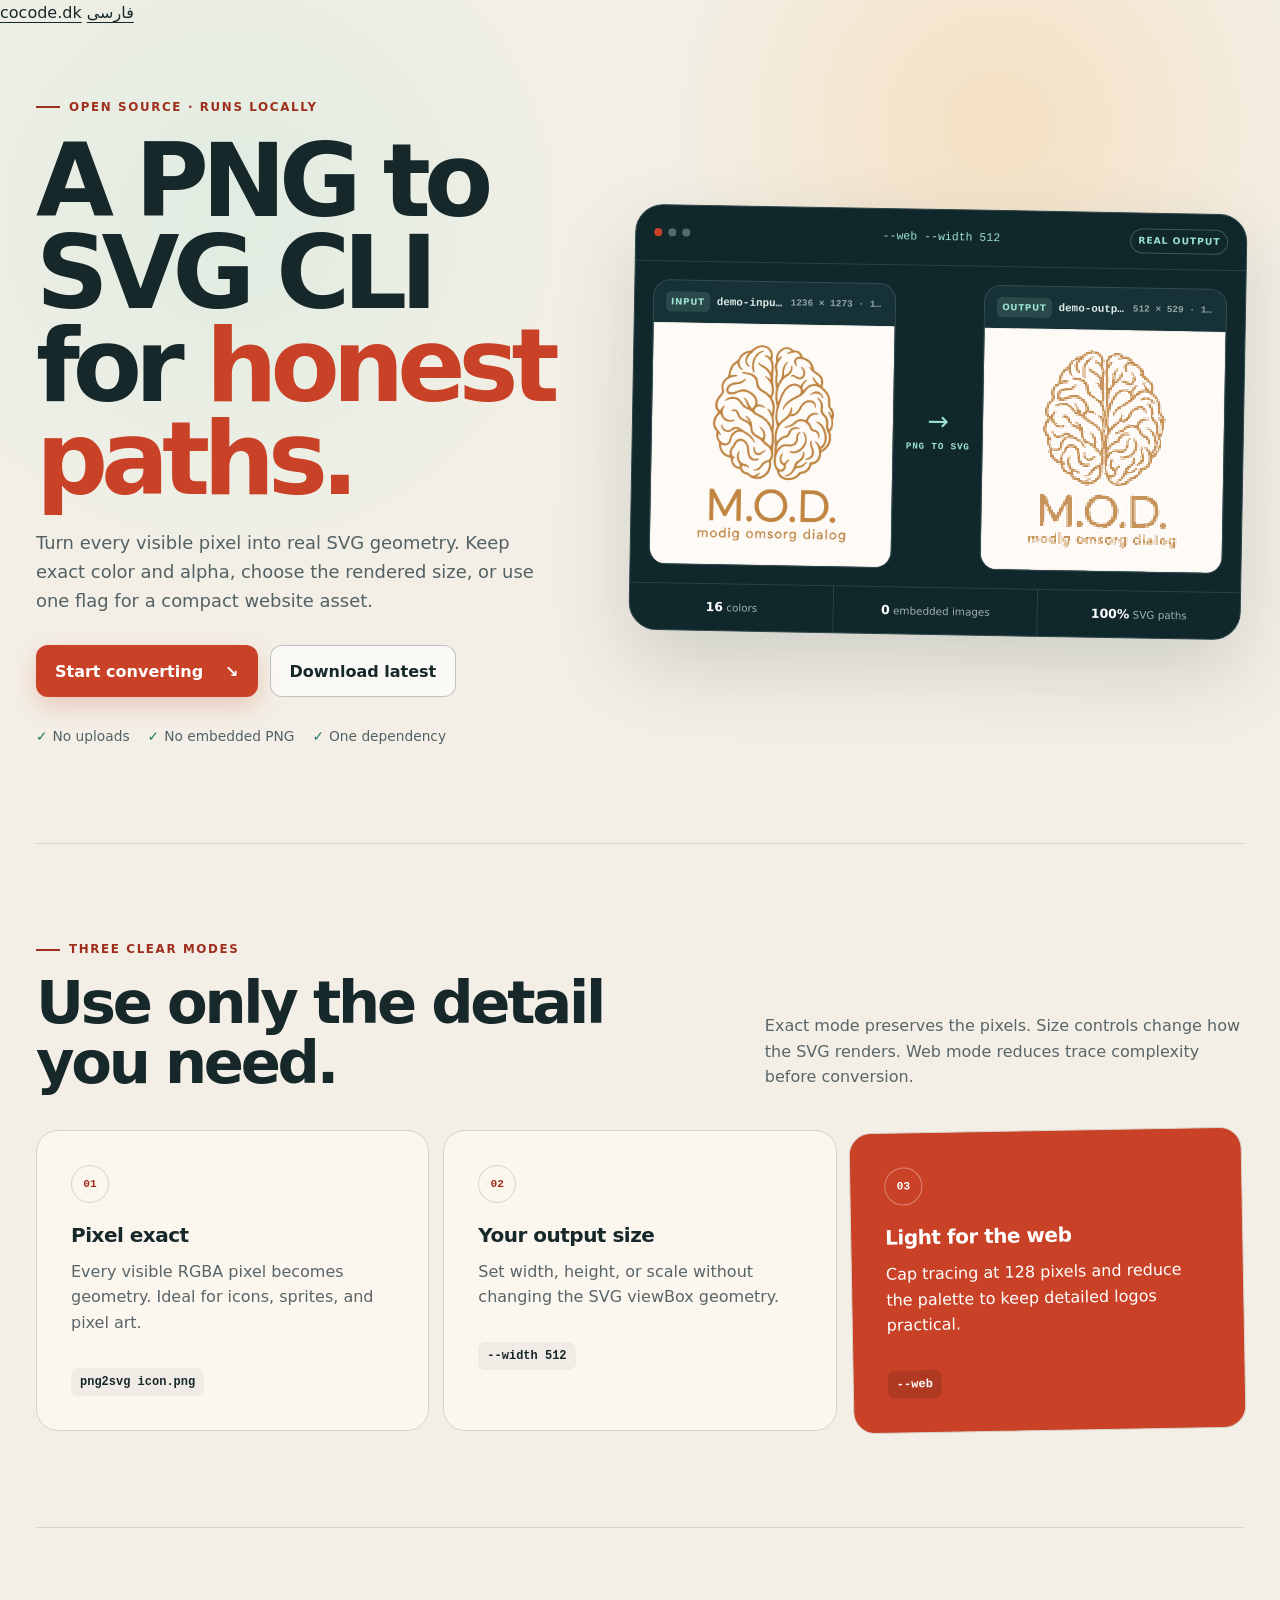
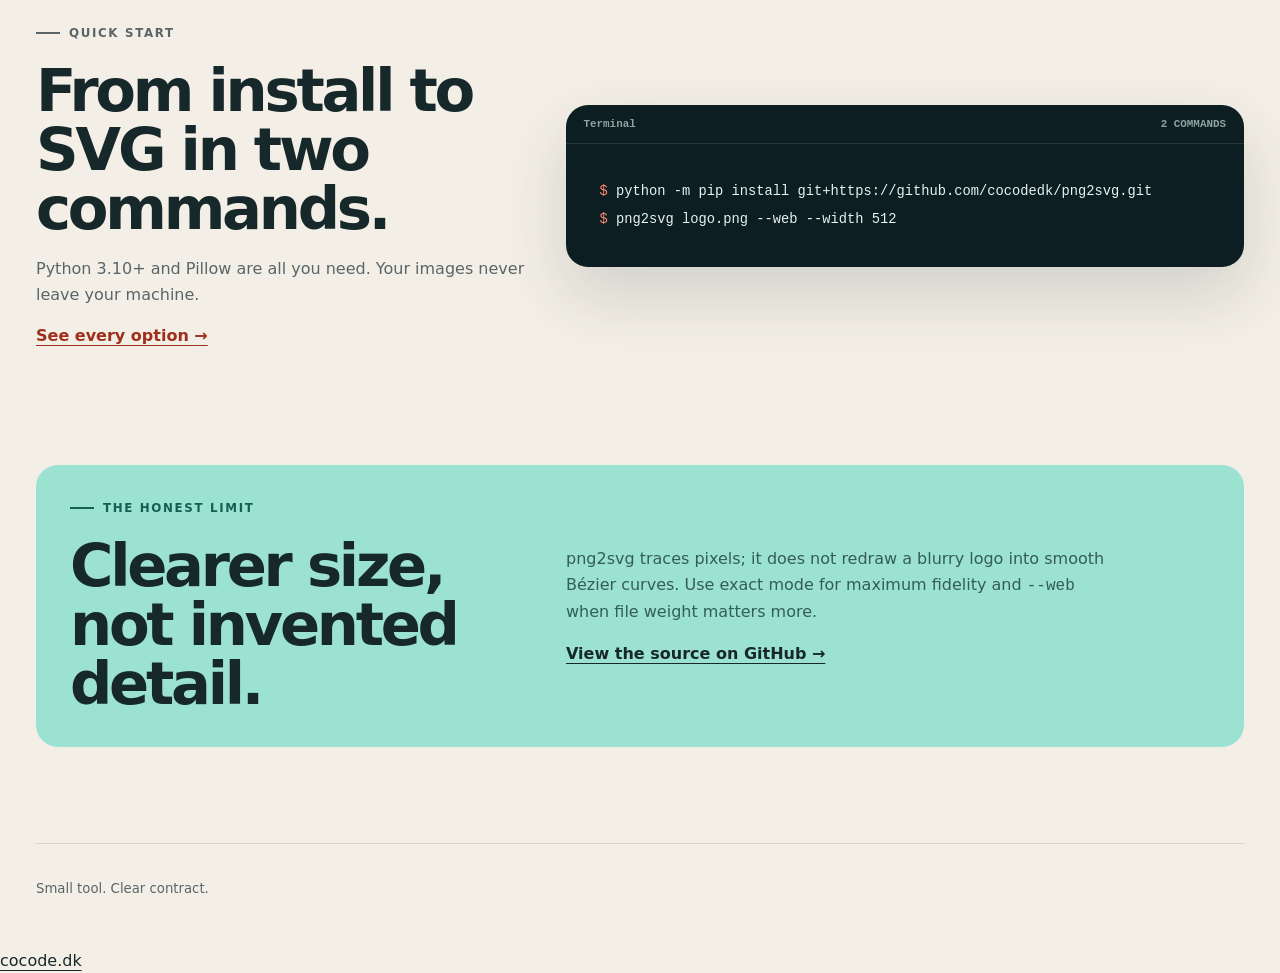
==== commit 6ae0272e: "feat(site): wear the cocode.dk family frame Replaces the site's own top bar (wordmark, in-page ancho" ====
--- a/website/index.html
+++ b/website/index.html
@@ -6,18 +6,20 @@
   <title>PNG to SVG CLI — Lossless Pixel Tracing Tool · png2svg</title>
   <meta name="description" content="Convert PNG pixels into vector-only SVG paths with a lossless Python CLI for icons, sprites, and pixel art. Install png2svg and trace your first image.">
   <meta name="robots" content="index, follow">
-  <link rel="canonical" href="https://cocodedk.github.io/png2svg/">
-  <link rel="alternate" hreflang="en" href="https://cocodedk.github.io/png2svg/">
-  <link rel="alternate" hreflang="fa" href="https://cocodedk.github.io/png2svg/fa/">
-  <link rel="alternate" hreflang="x-default" href="https://cocodedk.github.io/png2svg/">
+  <link rel="canonical" href="https://png2svg.cocode.dk/">
+  <link rel="alternate" hreflang="en" href="https://png2svg.cocode.dk/">
+  <link rel="alternate" hreflang="fa" href="https://png2svg.cocode.dk/fa/">
+  <link rel="alternate" hreflang="x-default" href="https://png2svg.cocode.dk/">
   <link rel="icon" type="image/svg+xml" href="favicon.svg">
   <link rel="stylesheet" href="styles.css">
+  <link rel="stylesheet" href="https://brand.cocode.dk/v1.css">
+  <script type="module" src="https://brand.cocode.dk/v1.js"></script>
   <meta property="og:type" content="website">
   <meta property="og:site_name" content="png2svg">
   <meta property="og:title" content="png2svg — PNG pixels in, SVG paths out">
   <meta property="og:description" content="A lossless Python CLI for converting icons, sprites, and pixel art into vector-only SVG paths.">
-  <meta property="og:url" content="https://cocodedk.github.io/png2svg/">
-  <meta property="og:image" content="https://cocodedk.github.io/png2svg/og.png">
+  <meta property="og:url" content="https://png2svg.cocode.dk/">
+  <meta property="og:image" content="https://png2svg.cocode.dk/og.png">
   <meta property="og:image:width" content="1200">
   <meta property="og:image:height" content="630">
   <meta property="og:image:alt" content="A pixel grid transforming into compact SVG path geometry">
@@ -26,7 +28,7 @@
   <meta name="twitter:card" content="summary_large_image">
   <meta name="twitter:title" content="png2svg — PNG pixels in, SVG paths out">
   <meta name="twitter:description" content="Lossless pixel tracing for icons, sprites, and pixel art.">
-  <meta name="twitter:image" content="https://cocodedk.github.io/png2svg/og.png">
+  <meta name="twitter:image" content="https://png2svg.cocode.dk/og.png">
   <meta name="twitter:image:alt" content="A pixel grid transforming into compact SVG path geometry">
   <!-- SEO: primary="PNG to SVG CLI"; secondary="pixel art to SVG, icon tracing"; intent="informational, install". -->
   <script type="application/ld+json">
@@ -35,7 +37,7 @@
     "@type": "SoftwareApplication",
     "name": "png2svg",
     "description": "A Python CLI that converts visible PNG pixels into vector-only SVG paths.",
-    "url": "https://cocodedk.github.io/png2svg/",
+    "url": "https://png2svg.cocode.dk/",
     "downloadUrl": "https://github.com/cocodedk/png2svg/releases/latest/download/png2svg-cli-dist.zip",
     "codeRepository": "https://github.com/cocodedk/png2svg",
     "applicationCategory": "DeveloperApplication",
@@ -52,14 +54,12 @@
   </script>
 </head>
 <body>
-  <header class="site-header">
-    <a class="brand" href="./" aria-label="png2svg home"><span class="brand-mark" aria-hidden="true">P→S</span><span>png2svg</span></a>
-    <nav aria-label="Primary navigation">
-      <a href="#proof">Live proof</a>
-      <a href="https://github.com/cocodedk/png2svg">GitHub</a>
-      <a class="language" href="fa/" lang="fa" hreflang="fa">فارسی</a>
-    </nav>
-  </header>
+  <!-- The cocode.dk family frame. Without JavaScript its children show instead: a way home
+       and the language link. -->
+  <cocode-head project="png2svg" accent="#c94126" on-accent="#ffffff">
+    <a href="https://cocode.dk">cocode.dk</a>
+    <a href="fa/" hreflang="fa">فارسی</a>
+  </cocode-head>
   <main>
     <section class="hero" id="proof">
       <div class="hero-copy">
@@ -105,6 +105,10 @@
     </section>
     <section class="note"><div><p class="eyebrow"><span></span>THE HONEST LIMIT</p><h2>Clearer size, not invented detail.</h2></div><div><p>png2svg traces pixels; it does not redraw a blurry logo into smooth Bézier curves. Use exact mode for maximum fidelity and <code class="cli-token">--web</code> when file weight matters more.</p><a href="https://github.com/cocodedk/png2svg">View the source on GitHub →</a></div></section>
   </main>
-  <footer class="page-footer"><a class="brand" href="./"><span class="brand-mark" aria-hidden="true">P→S</span><span>png2svg</span></a><p>© 2026 <a href="https://cocode.dk" target="_blank" rel="noreferrer">Cocode</a> · Created by <a href="https://linkedin.com/in/babakbandpey" target="_blank" rel="noreferrer">Babak Bandpey</a></p><p class="footer-tagline">Small tool. Clear contract.</p></footer>
+  <footer class="page-footer"><p class="footer-tagline">Small tool. Clear contract.</p></footer>
+
+  <cocode-foot repo="cocodedk/png2svg">
+    <a href="https://cocode.dk">cocode.dk</a>
+  </cocode-foot>
 </body>
 </html>
--- a/website/styles.css
+++ b/website/styles.css
@@ -19,14 +19,11 @@
 body { margin: 0; min-width: 320px; background: var(--paper); color: var(--ink); font-size: 16px; line-height: 1.6; }
 body::before { position: absolute; inset: 0 0 auto; height: 780px; background: radial-gradient(circle at 78% 16%, #f9bf744f, transparent 28%), radial-gradient(circle at 18% 28%, #9ce2d038, transparent 32%); content: ""; pointer-events: none; }
 a { color: inherit; text-underline-offset: 4px; }
-.site-header, main, footer { position: relative; width: min(1240px, calc(100% - 36px)); margin-inline: auto; }
-.site-header { z-index: 2; min-height: 82px; display: flex; align-items: center; justify-content: space-between; gap: 16px; border-bottom: 1px solid #17282b25; }
-.brand { display: inline-flex; align-items: center; gap: 11px; font-weight: 850; letter-spacing: -.03em; text-decoration: none; }
-.brand-mark { display: grid; place-items: center; width: 38px; height: 38px; border-radius: 10px; background: var(--ink); color: var(--mint); font: 800 10px ui-monospace, monospace; box-shadow: 4px 4px 0 var(--coral); }
-nav { display: flex; align-items: center; gap: 8px; }
-nav a { min-height: 44px; padding: 10px 9px; color: #425356; font-weight: 650; text-decoration: none; }
-nav a:not(.language):first-child { display: none; }
-.language { border: 1px solid #17282b36; border-radius: 999px; background: #fff8; }
+main, footer { position: relative; width: min(1240px, calc(100% - 36px)); margin-inline: auto; }
+/* The cocode.dk frame lines up with this column; keep the gutters in step. main/footer are a flush
+   1240px box with no internal padding, so --cocode-max is padded out by 2x the desktop gutter to
+   land the frame's own (padding-based) box on the same edges once it hits its cap. */
+cocode-head, cocode-foot { --cocode-max: 1312px; --cocode-gutter: 18px; position: relative; z-index: 2; }
 .hero { display: grid; gap: 48px; padding: 72px 0 96px; }
 .hero-copy { align-self: center; }
 .eyebrow { display: flex; align-items: center; gap: 9px; margin: 0 0 18px; color: var(--coral-dark); font-size: .74rem; font-weight: 850; letter-spacing: .14em; text-transform: uppercase; }
@@ -101,14 +98,11 @@
 [dir="rtl"] h2 { letter-spacing: -.035em; }
 [dir="rtl"] .feature-grid .accent-card { transform: rotate(1deg); }
 @media (min-width: 640px) {
-  .site-header, main, footer { width: min(1240px, calc(100% - 72px)); }
-  nav { gap: 16px; }
-  nav a:not(.language):first-child { display: block; }
+  main, footer { width: min(1240px, calc(100% - 72px)); }
+  cocode-head, cocode-foot { --cocode-gutter: 36px; }
   .comparison { grid-template-columns: 1fr auto 1fr; align-items: center; }
   .flow { flex-direction: column; gap: 0; }
   .feature-grid { grid-template-columns: repeat(3, 1fr); }
-  footer { grid-template-columns: 1fr auto; }
-  .page-footer .footer-tagline:last-child { grid-column: 2; }
 }
 @media (min-width: 820px) {
   .hero { grid-template-columns: minmax(0, .92fr) minmax(470px, 1.08fr); align-items: center; min-height: 760px; }
